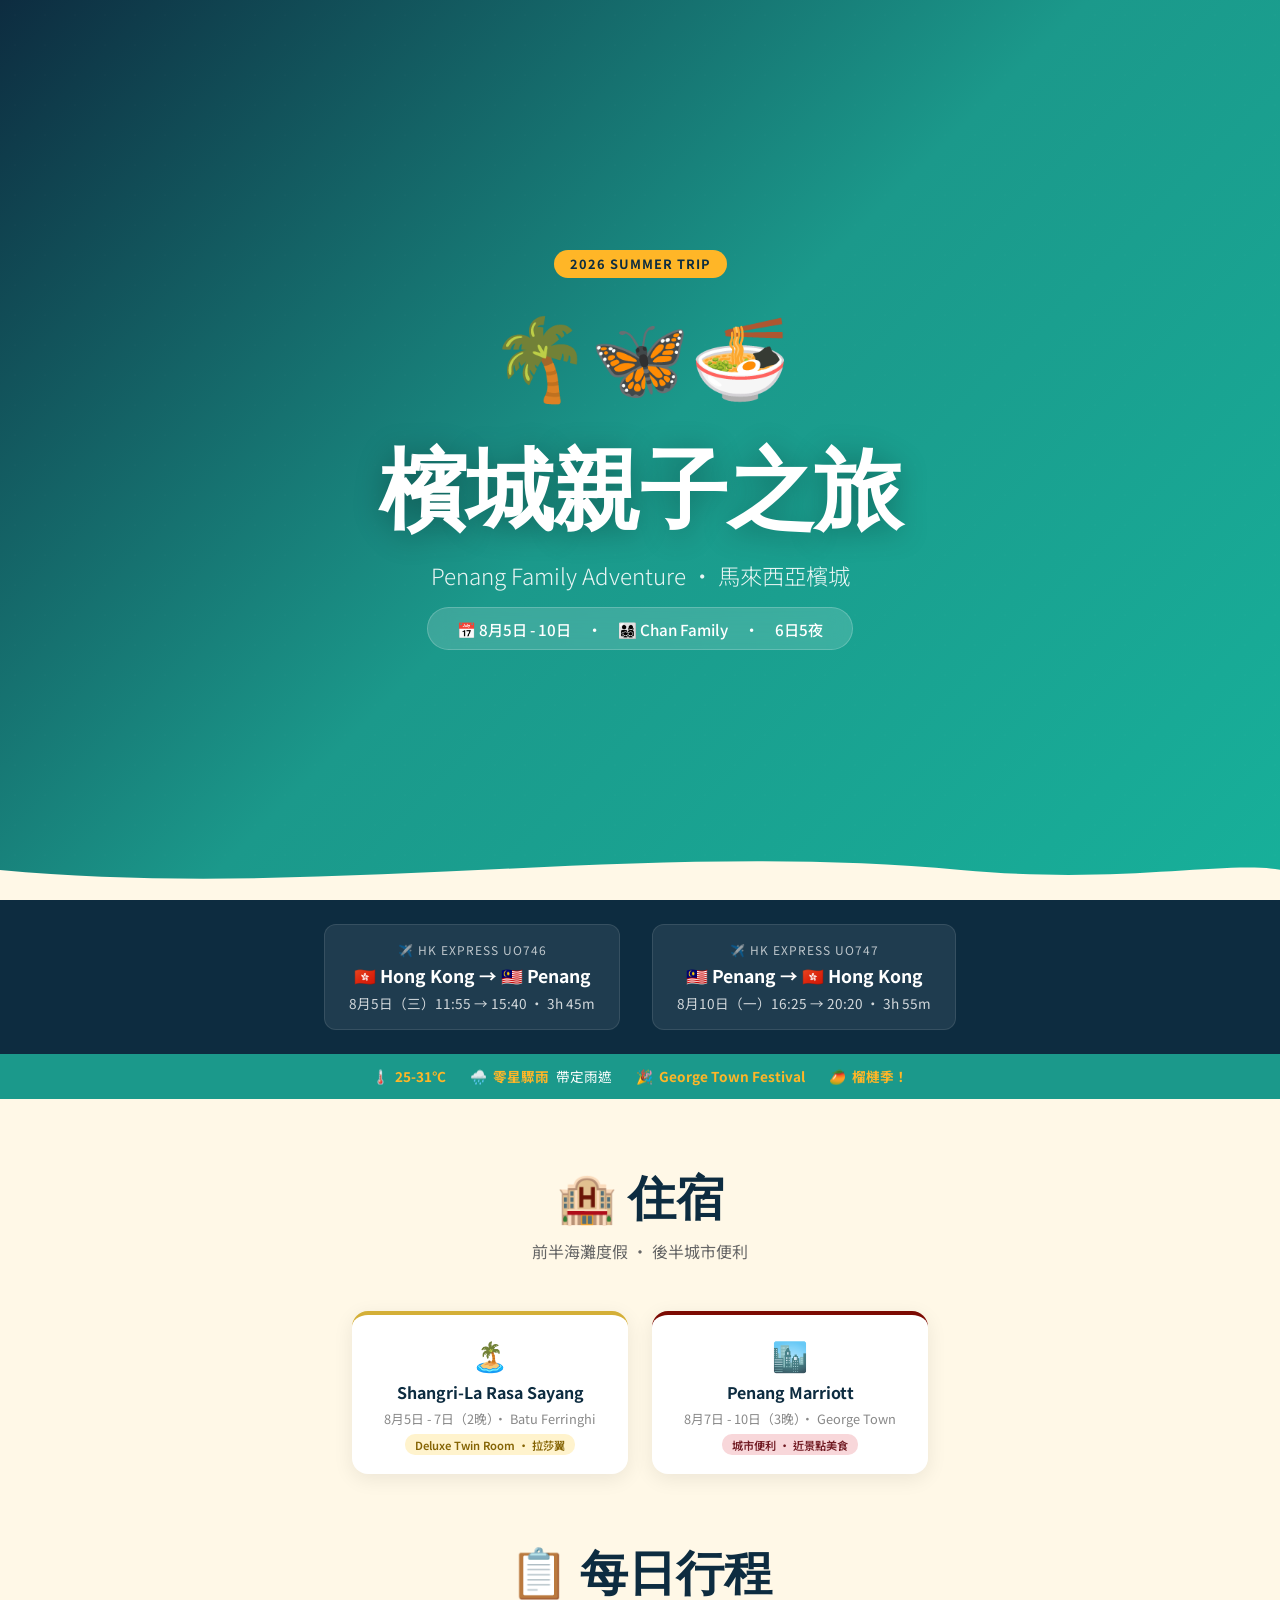
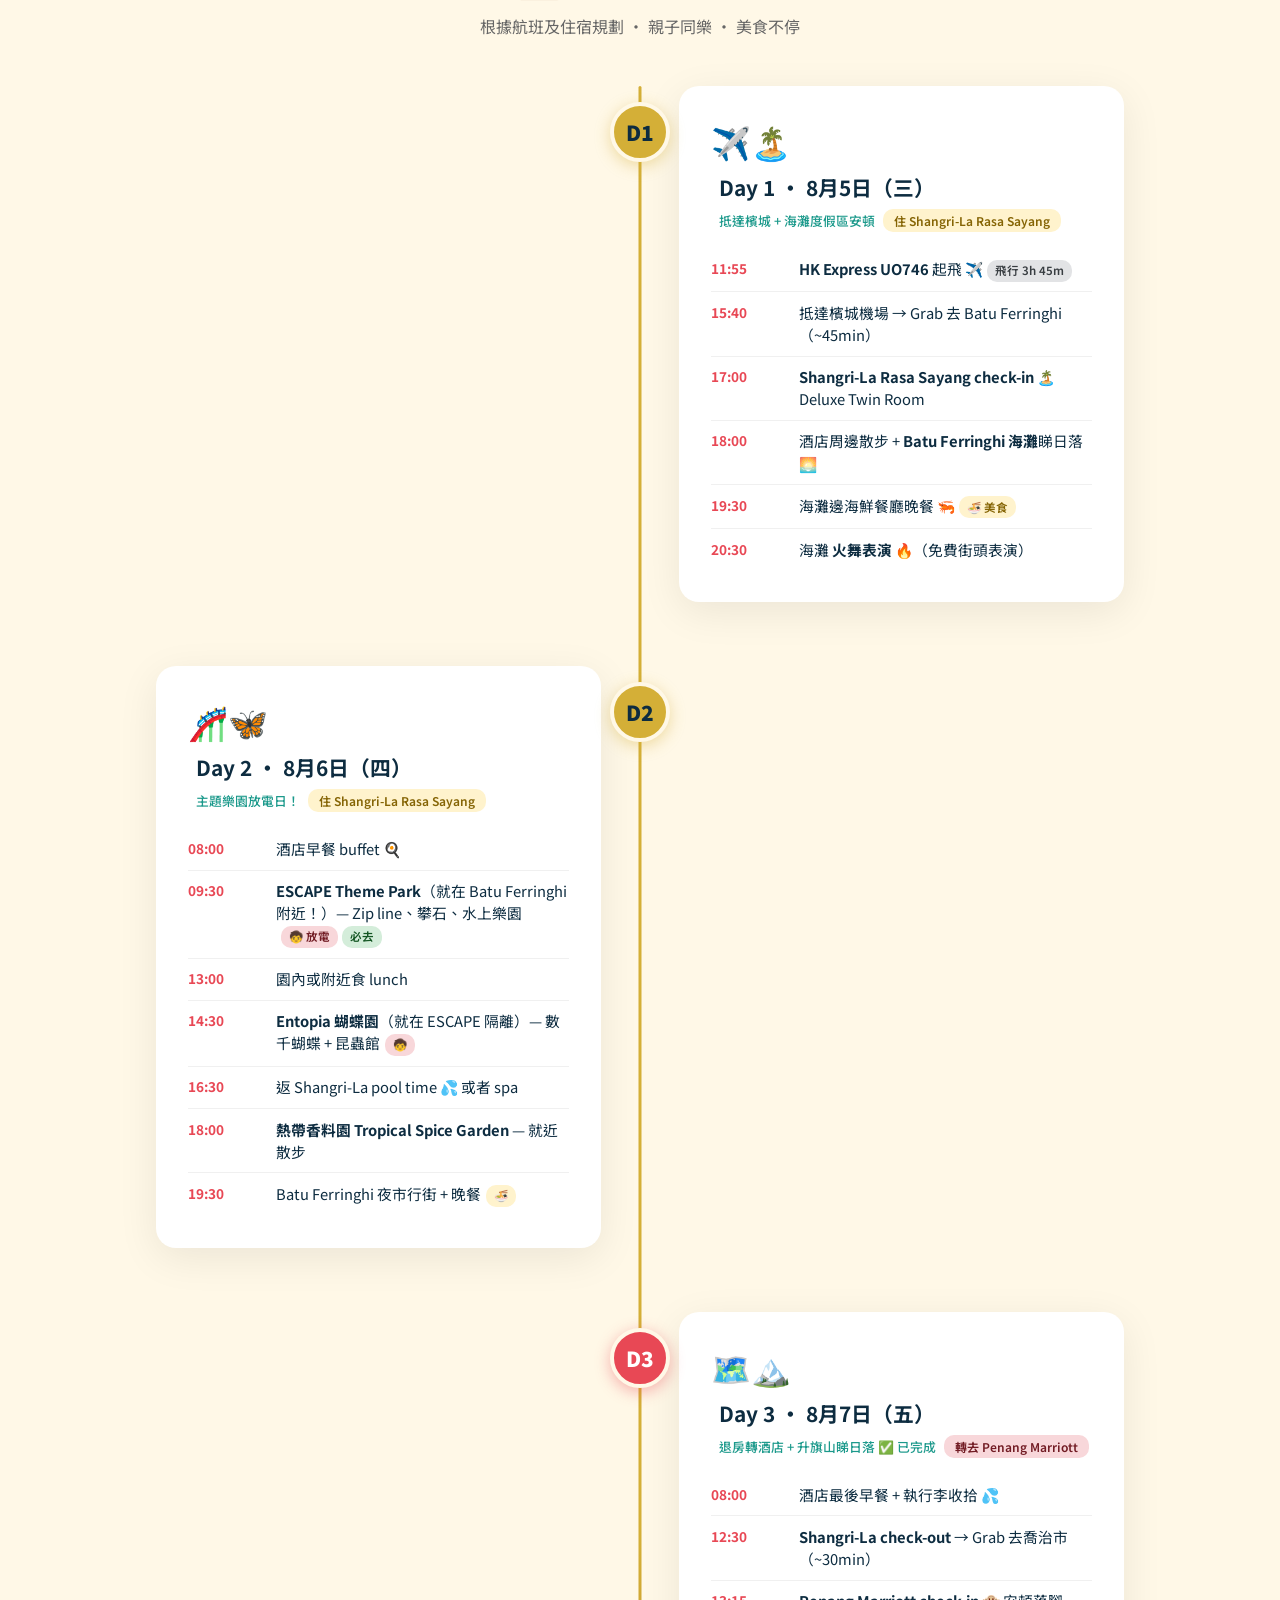
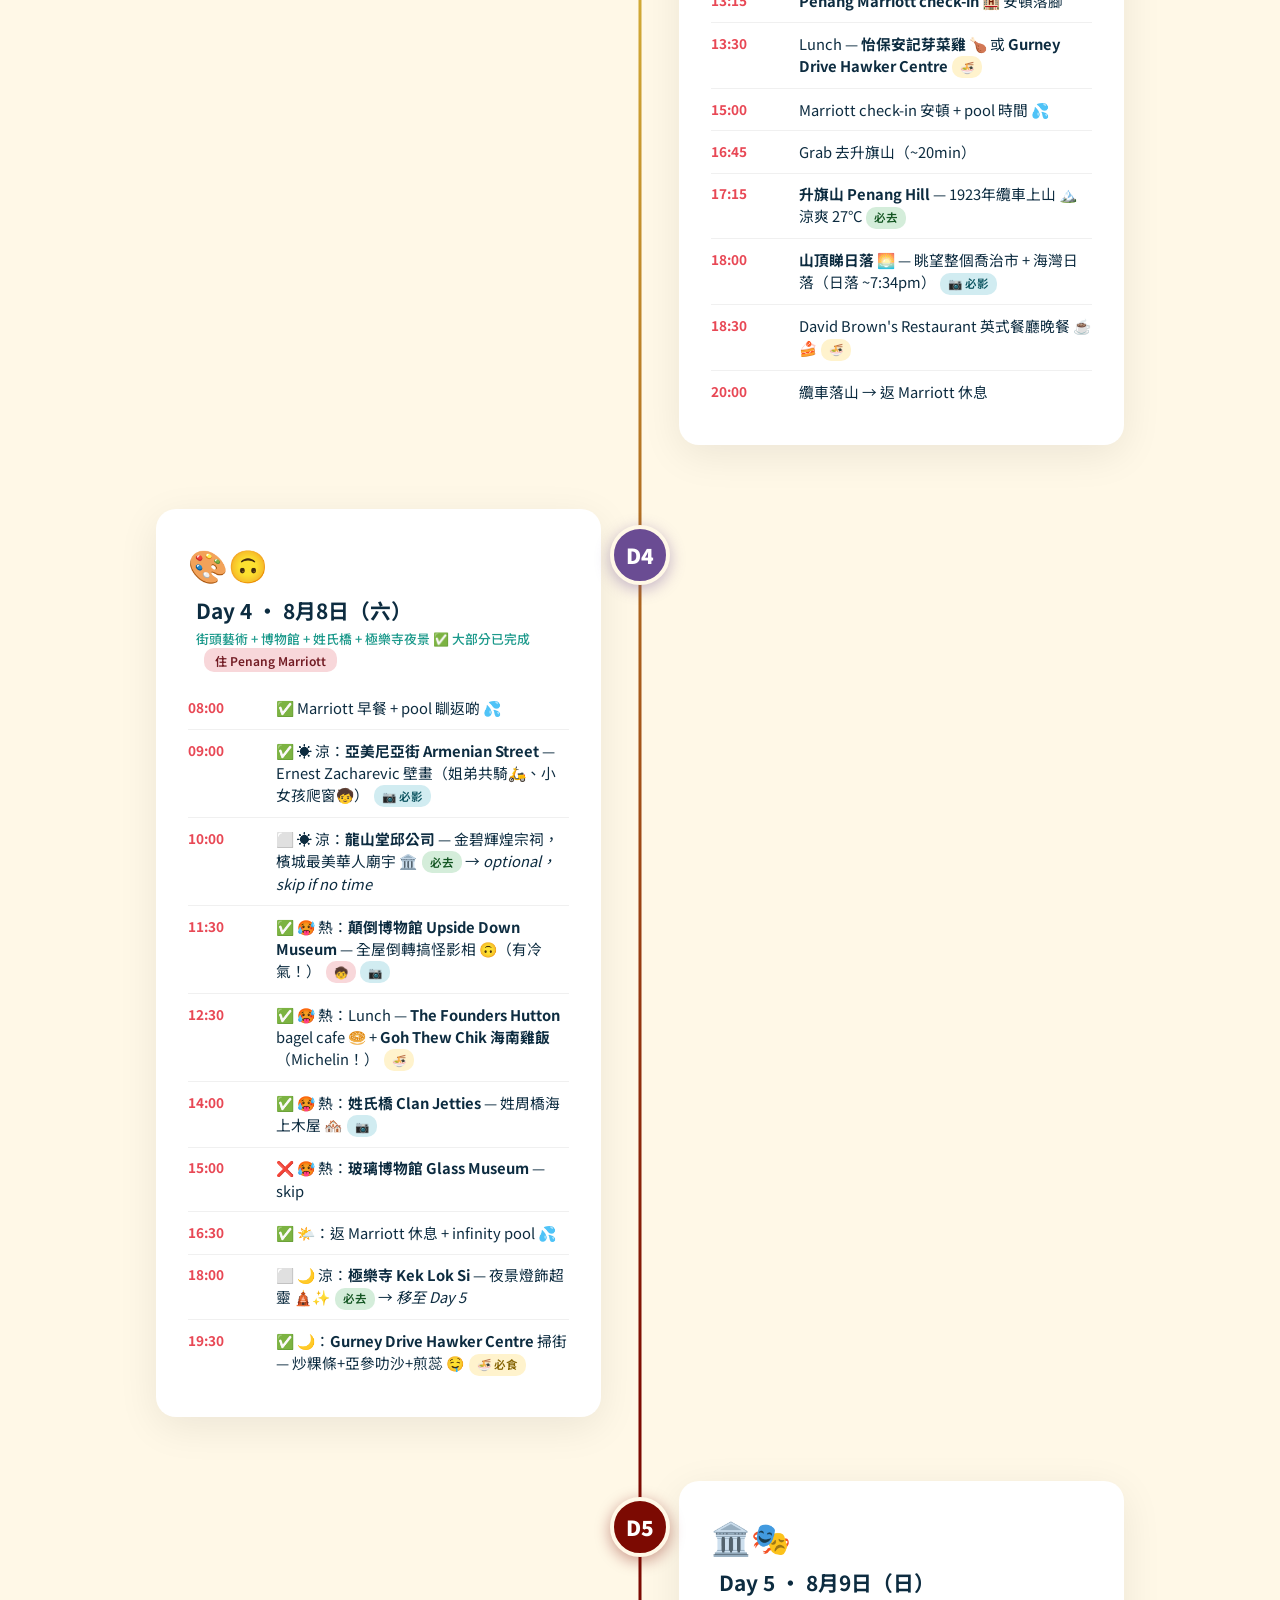
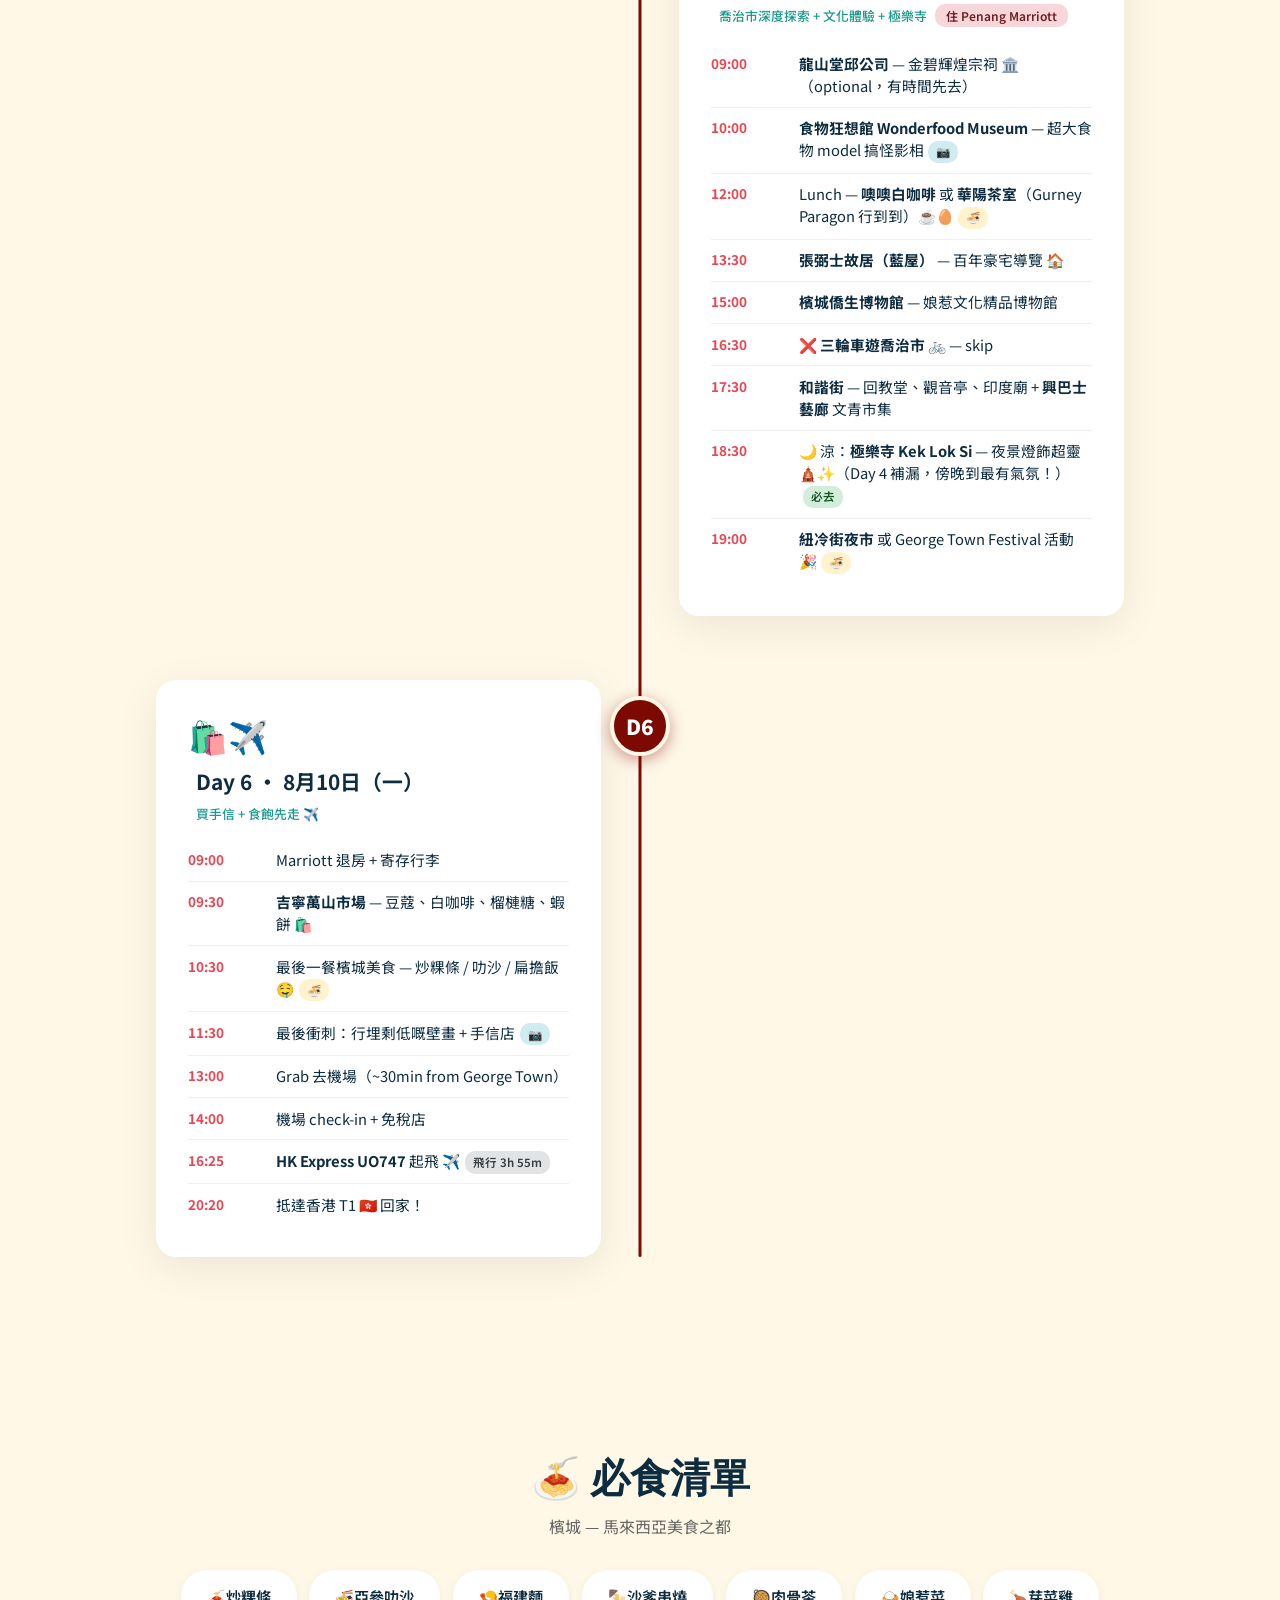
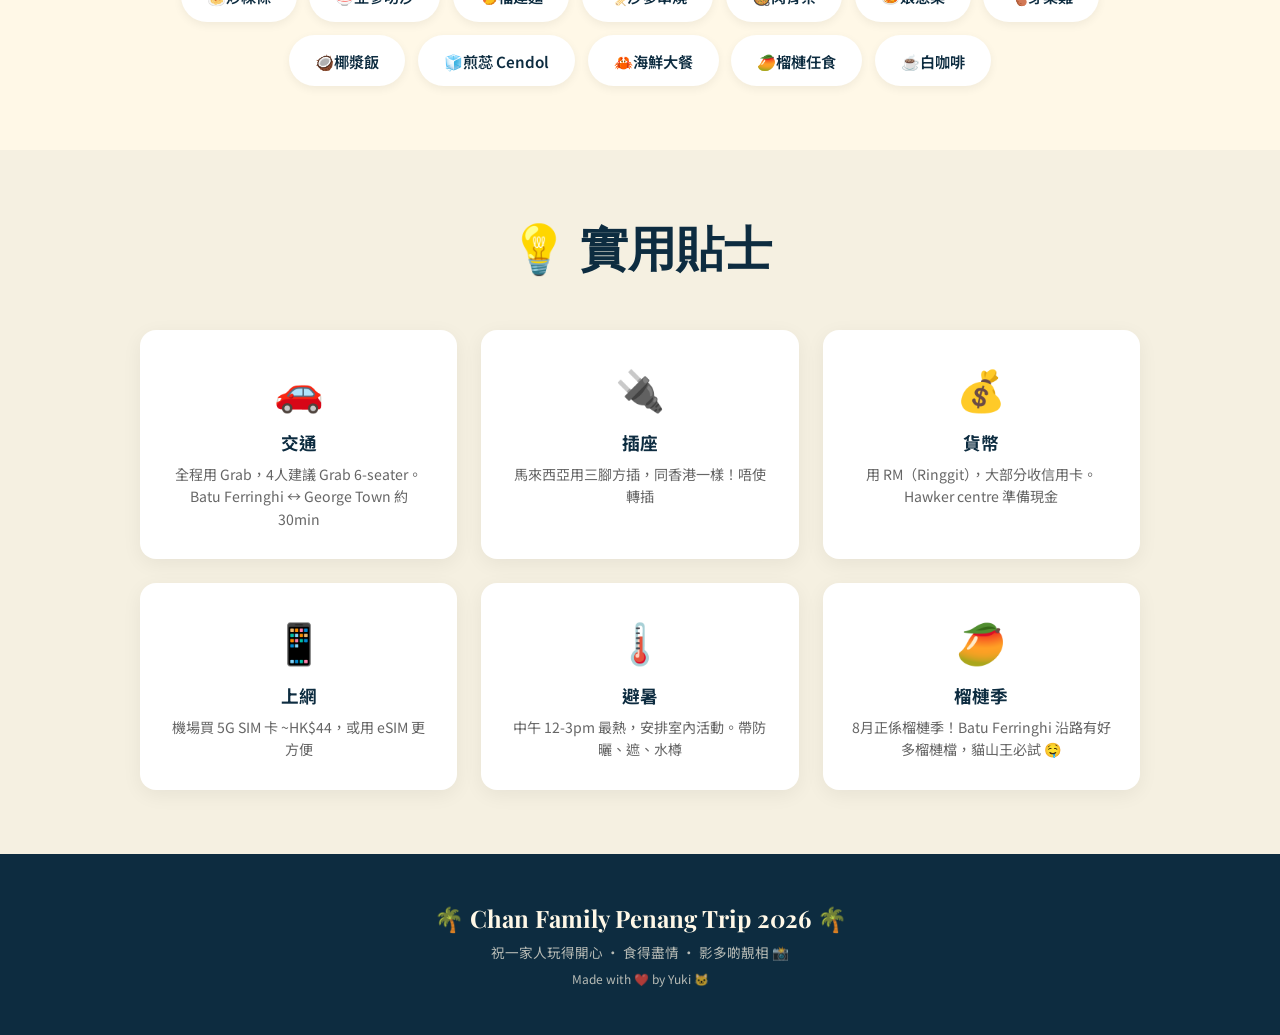
==== penang-trip/index.html @ 66dae122 "Move reading and travel into a private personal shelf" ====
<!DOCTYPE html>
<html lang="zh-HK">
<head>
<meta charset="UTF-8">
<meta name="viewport" content="width=device-width, initial-scale=1.0">
<title>檳城親子之旅 2026 🇲🇾 | Chan Family</title>
<meta name="description" content="Chan 全家檳城四日親子遊：行程、美食、酒店同景點記錄。">
<link href="https://fonts.googleapis.com/css2?family=Noto+Sans+TC:wght@300;400;500;700;900&family=Playfair+Display:wght@700;900&display=swap" rel="stylesheet">
<style>
*{margin:0;padding:0;box-sizing:border-box}
:root{
  --ocean:#1B998B;
  --sun:#FFB627;
  --coral:#E84855;
  --sand:#FFF8E7;
  --dark:#0D2C40;
  --light:#F5F0E1;
  --marriott:#7C0A02;
  --shangri:#D4AF37;
}
body{font-family:'Noto Sans TC',sans-serif;background:var(--sand);color:var(--dark);overflow-x:hidden}

/* HERO */
.hero{
  min-height:100vh;display:flex;flex-direction:column;justify-content:center;align-items:center;
  background:linear-gradient(135deg,#0D2C40 0%,#1B998B 50%,#17B09A 100%);
  position:relative;overflow:hidden;color:#fff;text-align:center;padding:2rem;
}
.hero::before{
  content:'';position:absolute;top:0;left:0;right:0;bottom:0;
  background:url('data:image/svg+xml,<svg xmlns="http://www.w3.org/2000/svg" width="100" height="100"><circle cx="50" cy="50" r="1" fill="white" opacity="0.15"/></svg>');
  background-size:30px 30px;
}
.wave{position:absolute;bottom:0;left:0;width:100%;line-height:0}
.wave svg{display:block;width:calc(100% + 1.3px);height:60px}
.wave path{fill:var(--sand)}
.hero-content{position:relative;z-index:2;animation:fadeUp 1.2s ease}
.hero h1{font-family:'Playfair Display',serif;font-size:clamp(2.5rem,8vw,5.5rem);font-weight:900;letter-spacing:-1px;margin-bottom:0.5rem;text-shadow:0 4px 30px rgba(0,0,0,0.3)}
.hero .subtitle{font-size:clamp(1rem,3vw,1.4rem);font-weight:300;opacity:0.9;margin-bottom:1rem}
.hero .dates{display:inline-flex;gap:1rem;align-items:center;background:rgba(255,255,255,0.15);backdrop-filter:blur(10px);padding:0.6rem 1.8rem;border-radius:50px;font-size:0.95rem;font-weight:500;border:1px solid rgba(255,255,255,0.2);flex-wrap:wrap;justify-content:center}
.hero .emoji{font-size:clamp(3rem,10vw,5rem);margin-bottom:1rem;animation:bounce 2s ease infinite}
.badge{display:inline-block;background:var(--sun);color:var(--dark);padding:0.3rem 1rem;border-radius:20px;font-size:0.8rem;font-weight:700;text-transform:uppercase;letter-spacing:1px;margin-bottom:1rem}

/* FLIGHT BAR */
.flight-bar{background:var(--dark);color:#fff;padding:1.5rem 1rem;display:flex;justify-content:center;gap:2rem;flex-wrap:wrap;text-align:center}
.flight-card{background:rgba(255,255,255,0.08);border-radius:12px;padding:1rem 1.5rem;border:1px solid rgba(255,255,255,0.1)}
.flight-card .airline{font-size:0.75rem;opacity:0.7;text-transform:uppercase;letter-spacing:1px}
.flight-card .route{font-size:1.1rem;font-weight:700;margin:0.3rem 0}
.flight-card .time{font-size:0.85rem;opacity:0.8}

/* WEATHER BAR */
.weather-bar{background:var(--ocean);color:#fff;padding:0.8rem;display:flex;justify-content:center;gap:1.5rem;flex-wrap:wrap;font-size:0.85rem}
.weather-item{display:flex;align-items:center;gap:0.4rem}
.weather-item strong{color:var(--sun)}

/* SECTION */
.section{padding:4rem 1.5rem;max-width:1200px;margin:0 auto}
.section-title{text-align:center;margin-bottom:3rem}
.section-title h2{font-family:'Playfair Display',serif;font-size:clamp(2rem,5vw,3rem);color:var(--dark);margin-bottom:0.5rem}
.section-title p{color:#666;font-size:1rem}

/* HOTEL BAR */
.hotel-bar{display:flex;justify-content:center;gap:1.5rem;flex-wrap:wrap;margin-bottom:2rem}
.hotel-card{background:#fff;border-radius:16px;padding:1.2rem 2rem;box-shadow:0 5px 20px rgba(0,0,0,0.08);text-align:center;border-top:4px solid var(--shangri);max-width:350px}
.hotel-card:last-child{border-top-color:var(--marriott)}
.hotel-card .hotel-icon{font-size:1.8rem}
.hotel-card h4{font-size:1rem;margin:0.3rem 0}
.hotel-card .hotel-dates{font-size:0.8rem;color:#888}
.hotel-card .hotel-tag{display:inline-block;font-size:0.7rem;padding:0.15rem 0.6rem;border-radius:10px;margin-top:0.4rem;font-weight:600}
.hotel-card .hotel-tag.gold{background:#FFF3CD;color:#856404}
.hotel-card .hotel-tag.red{background:#F8D7DA;color:#721C24}

/* TIMELINE */
.timeline{position:relative;max-width:1000px;margin:0 auto;padding:0 1rem}
.timeline::before{content:'';position:absolute;left:50%;top:0;bottom:0;width:3px;background:linear-gradient(var(--shangri),var(--shangri),var(--marriott),var(--marriott));transform:translateX(-50%);border-radius:3px}

.day{display:flex;align-items:flex-start;margin-bottom:4rem;position:relative}
.day:nth-child(odd){flex-direction:row-reverse}
.day-content{width:46%;background:#fff;border-radius:20px;padding:2rem;box-shadow:0 10px 40px rgba(0,0,0,0.08);transition:transform 0.3s,box-shadow 0.3s;position:relative}
.day-content:hover{transform:translateY(-5px);box-shadow:0 20px 50px rgba(0,0,0,0.12)}
.day-label{position:absolute;left:50%;top:1rem;transform:translateX(-50%);width:60px;height:60px;color:#fff;border-radius:50%;display:flex;align-items:center;justify-content:center;font-weight:900;font-size:1.3rem;z-index:2;border:4px solid var(--sand)}

.day:nth-child(1) .day-label{background:var(--shangri);color:var(--dark);box-shadow:0 4px 15px rgba(212,175,55,0.4)}
.day:nth-child(2) .day-label{background:var(--shangri);color:var(--dark);box-shadow:0 4px 15px rgba(212,175,55,0.4)}
.day:nth-child(3) .day-label{background:var(--coral);box-shadow:0 4px 15px rgba(232,72,85,0.4)}
.day:nth-child(4) .day-label{background:#6A4C93;box-shadow:0 4px 15px rgba(106,76,147,0.4)}
.day:nth-child(5) .day-label{background:var(--marriott);box-shadow:0 4px 15px rgba(124,10,2,0.4)}
.day:nth-child(6) .day-label{background:var(--marriott);box-shadow:0 4px 15px rgba(124,10,2,0.4)}

.day-title{font-size:1.3rem;font-weight:700;margin-bottom:0.3rem;color:var(--dark);padding-left:0.5rem}
.day-theme{display:inline-block;font-size:0.8rem;color:var(--ocean);font-weight:500;margin-bottom:1rem;padding-left:0.5rem}
.day-hotel{display:inline-block;font-size:0.75rem;padding:0.2rem 0.7rem;border-radius:10px;margin-left:0.5rem;font-weight:600}
.day-hotel.gold{background:#FFF3CD;color:#856404}
.day-hotel.red{background:#F8D7DA;color:#721C24}
.itinerary{list-style:none}
.itinerary li{padding:0.6rem 0;border-bottom:1px solid #f0f0f0;display:flex;gap:0.8rem;align-items:flex-start;font-size:0.92rem;line-height:1.5}
.itinerary li:last-child{border-bottom:none}
.itinerary .time{flex-shrink:0;font-weight:700;color:var(--coral);min-width:75px;font-size:0.85rem}
.itinerary .activity{flex:1}
.itinerary .activity strong{color:var(--dark)}
.tag{display:inline-block;font-size:0.72rem;padding:0.15rem 0.5rem;border-radius:10px;margin-left:0.3rem;font-weight:600}
.tag-food{background:#FFF3CD;color:#856404}
.tag-photo{background:#D1ECF1;color:#0C5460}
.tag-kids{background:#F8D7DA;color:#721C24}
.tag-must{background:#D4EDDA;color:#155724}
.tag-flight{background:#E2E3E5;color:#383d41}

.day-emoji{font-size:2rem;margin-bottom:0.5rem}

/* TIPS */
.tips-section{background:var(--light);padding:4rem 1.5rem}
.tips-grid{display:grid;grid-template-columns:repeat(auto-fit,minmax(250px,1fr));gap:1.5rem;max-width:1000px;margin:0 auto}
.tip-card{background:#fff;border-radius:16px;padding:1.8rem;text-align:center;box-shadow:0 5px 20px rgba(0,0,0,0.06);transition:transform 0.3s}
.tip-card:hover{transform:translateY(-5px)}
.tip-icon{font-size:2.5rem;margin-bottom:0.8rem}
.tip-card h4{font-size:1.1rem;margin-bottom:0.5rem;color:var(--dark)}
.tip-card p{font-size:0.88rem;color:#666;line-height:1.6}

/* FOOD SECTION */
.food-section{padding:4rem 1.5rem;text-align:center;max-width:1000px;margin:0 auto}
.food-grid{display:flex;flex-wrap:wrap;justify-content:center;gap:0.8rem;margin-top:2rem}
.food-item{background:#fff;padding:0.8rem 1.5rem;border-radius:50px;font-weight:600;font-size:0.95rem;box-shadow:0 3px 10px rgba(0,0,0,0.06);transition:all 0.3s;cursor:default;border:2px solid transparent}
.food-item:hover{border-color:var(--coral);transform:scale(1.05);color:var(--coral)}

/* FOOTER */
.footer{background:var(--dark);color:var(--sand);text-align:center;padding:3rem 1.5rem}
.footer h3{font-family:'Playfair Display',serif;font-size:1.5rem;margin-bottom:0.5rem}
.footer p{font-size:0.85rem;opacity:0.7}

/* ANIMATIONS */
@keyframes fadeUp{from{opacity:0;transform:translateY(30px)}to{opacity:1;transform:translateY(0)}}
@keyframes bounce{0%,100%{transform:translateY(0)}50%{transform:translateY(-10px)}}

/* RESPONSIVE */
@media(max-width:768px){
  .timeline::before{left:30px}
  .day{flex-direction:row!important}
  .day-content{width:calc(100% - 50px);margin-left:50px}
  .day-label{left:30px!important}
  .day:nth-child(odd) .day-content{margin-left:50px}
  .weather-bar{gap:0.8rem;font-size:0.78rem}
  .flight-bar{gap:1rem}
  .hotel-bar{flex-direction:column;align-items:center}
}
</style>
</head>
<body>

<!-- HERO -->
<div class="hero">
  <div class="hero-content">
    <div class="badge">2026 Summer Trip</div>
    <div class="emoji">🌴🦋🍜</div>
    <h1>檳城親子之旅</h1>
    <p class="subtitle">Penang Family Adventure · 馬來西亞檳城</p>
    <div class="dates">
      <span>📅 8月5日 - 10日</span>
      <span>·</span>
      <span>👨‍👩‍👧‍👦 Chan Family</span>
      <span>·</span>
      <span>6日5夜</span>
    </div>
  </div>
  <div class="wave">
    <svg viewBox="0 0 1200 60" preserveAspectRatio="none">
      <path d="M0,30 C300,60 600,0 900,30 C1050,45 1150,20 1200,30 L1200,60 L0,60 Z"/>
    </svg>
  </div>
</div>

<!-- FLIGHT INFO -->
<div class="flight-bar">
  <div class="flight-card">
    <div class="airline">✈️ HK Express UO746</div>
    <div class="route">🇭🇰 Hong Kong → 🇲🇾 Penang</div>
    <div class="time">8月5日（三）11:55 → 15:40 · 3h 45m</div>
  </div>
  <div class="flight-card">
    <div class="airline">✈️ HK Express UO747</div>
    <div class="route">🇲🇾 Penang → 🇭🇰 Hong Kong</div>
    <div class="time">8月10日（一）16:25 → 20:20 · 3h 55m</div>
  </div>
</div>

<!-- WEATHER -->
<div class="weather-bar">
  <div class="weather-item">🌡️ <strong>25-31°C</strong></div>
  <div class="weather-item">🌧️ <strong>零星驟雨</strong> 帶定雨遮</div>
  <div class="weather-item">🎉 <strong>George Town Festival</strong></div>
  <div class="weather-item">🥭 <strong>榴槤季！</strong></div>
</div>

<!-- HOTELS -->
<div class="section" style="padding-bottom:0">
  <div class="section-title">
    <h2>🏨 住宿</h2>
    <p>前半海灘度假 · 後半城市便利</p>
  </div>
  <div class="hotel-bar">
    <div class="hotel-card">
      <div class="hotel-icon">🏝️</div>
      <h4>Shangri-La Rasa Sayang</h4>
      <div class="hotel-dates">8月5日 - 7日（2晚）· Batu Ferringhi</div>
      <div class="hotel-tag gold">Deluxe Twin Room · 拉莎翼</div>
    </div>
    <div class="hotel-card">
      <div class="hotel-icon">🏙️</div>
      <h4>Penang Marriott</h4>
      <div class="hotel-dates">8月7日 - 10日（3晚）· George Town</div>
      <div class="hotel-tag red">城市便利 · 近景點美食</div>
    </div>
  </div>
</div>

<!-- ITINERARY -->
<div class="section" style="padding-top:2rem">
  <div class="section-title">
    <h2>📋 每日行程</h2>
    <p>根據航班及住宿規劃 · 親子同樂 · 美食不停</p>
  </div>

  <div class="timeline">

    <!-- DAY 1 -->
    <div class="day">
      <div class="day-content">
        <div class="day-emoji">✈️🏝️</div>
        <h3 class="day-title">Day 1 · 8月5日（三）</h3>
        <p class="day-theme">抵達檳城 + 海灘度假區安頓<span class="day-hotel gold">住 Shangri-La Rasa Sayang</span></p>
        <ul class="itinerary">
          <li><span class="time">11:55</span><span class="activity"><strong>HK Express UO746</strong> 起飛 ✈️<span class="tag tag-flight">飛行 3h 45m</span></span></li>
          <li><span class="time">15:40</span><span class="activity">抵達檳城機場 → Grab 去 Batu Ferringhi（~45min）</span></li>
          <li><span class="time">17:00</span><span class="activity"><strong>Shangri-La Rasa Sayang check-in</strong> 🏝️ Deluxe Twin Room</span></li>
          <li><span class="time">18:00</span><span class="activity">酒店周邊散步 + <strong>Batu Ferringhi 海灘</strong>睇日落 🌅</span></li>
          <li><span class="time">19:30</span><span class="activity">海灘邊海鮮餐廳晚餐 🦐<span class="tag tag-food">🍜 美食</span></span></li>
          <li><span class="time">20:30</span><span class="activity">海灘 <strong>火舞表演</strong> 🔥（免費街頭表演）</span></li>
        </ul>
      </div>
      <div class="day-label">D1</div>
    </div>

    <!-- DAY 2 -->
    <div class="day">
      <div class="day-content">
        <div class="day-emoji">🎢🦋</div>
        <h3 class="day-title">Day 2 · 8月6日（四）</h3>
        <p class="day-theme">主題樂園放電日！<span class="day-hotel gold">住 Shangri-La Rasa Sayang</span></p>
        <ul class="itinerary">
          <li><span class="time">08:00</span><span class="activity">酒店早餐 buffet 🍳</span></li>
          <li><span class="time">09:30</span><span class="activity"><strong>ESCAPE Theme Park</strong>（就在 Batu Ferringhi 附近！）— Zip line、攀石、水上樂園<span class="tag tag-kids">🧒 放電</span><span class="tag tag-must">必去</span></span></li>
          <li><span class="time">13:00</span><span class="activity">園內或附近食 lunch</span></li>
          <li><span class="time">14:30</span><span class="activity"><strong>Entopia 蝴蝶園</strong>（就在 ESCAPE 隔離）— 數千蝴蝶 + 昆蟲館<span class="tag tag-kids">🧒</span></span></li>
          <li><span class="time">16:30</span><span class="activity">返 Shangri-La pool time 💦 或者 spa</span></li>
          <li><span class="time">18:00</span><span class="activity"><strong>熱帶香料園 Tropical Spice Garden</strong> — 就近散步</span></li>
          <li><span class="time">19:30</span><span class="activity">Batu Ferringhi 夜市行街 + 晚餐<span class="tag tag-food">🍜</span></span></li>
        </ul>
      </div>
      <div class="day-label">D2</div>
    </div>

    <!-- DAY 3 -->
    <div class="day">
      <div class="day-content">
        <div class="day-emoji">🗺️🏔️</div>
        <h3 class="day-title">Day 3 · 8月7日（五）</h3>
        <p class="day-theme">退房轉酒店 + 升旗山睇日落 ✅ 已完成<span class="day-hotel red">轉去 Penang Marriott</span></p>
        <ul class="itinerary">
          <li><span class="time">08:00</span><span class="activity">酒店最後早餐 + 執行李收拾 💦</span></li>
          <li><span class="time">12:30</span><span class="activity"><strong>Shangri-La check-out</strong> → Grab 去喬治市（~30min）</span></li>
          <li><span class="time">13:15</span><span class="activity"><strong>Penang Marriott check-in</strong> 🏨 安頓落腳</span></li>
          <li><span class="time">13:30</span><span class="activity">Lunch — <strong>怡保安記芽菜雞</strong> 🍗 或 <strong>Gurney Drive Hawker Centre</strong><span class="tag tag-food">🍜</span></span></li>
          <li><span class="time">15:00</span><span class="activity">Marriott check-in 安頓 + pool 時間 💦</span></li>
          <li><span class="time">16:45</span><span class="activity">Grab 去升旗山（~20min）</span></li>
          <li><span class="time">17:15</span><span class="activity"><strong>升旗山 Penang Hill</strong> — 1923年纜車上山 🏔️ 涼爽 27°C<span class="tag tag-must">必去</span></span></li>
          <li><span class="time">18:00</span><span class="activity"><strong>山頂睇日落 🌅</strong> — 眺望整個喬治市 + 海灣日落（日落 ~7:34pm）<span class="tag tag-photo">📷 必影</span></span></li>
          <li><span class="time">18:30</span><span class="activity">David Brown's Restaurant 英式餐廳晚餐 ☕🍰<span class="tag tag-food">🍜</span></span></li>
          <li><span class="time">20:00</span><span class="activity">纜車落山 → 返 Marriott 休息</span></li>
        </ul>
      </div>
      <div class="day-label">D3</div>
    </div>

    <!-- DAY 4 -->
    <div class="day">
      <div class="day-content">
        <div class="day-emoji">🎨🙃</div>
        <h3 class="day-title">Day 4 · 8月8日（六）</h3>
        <p class="day-theme">街頭藝術 + 博物館 + 姓氏橋 + 極樂寺夜景 ✅ 大部分已完成<span class="day-hotel red">住 Penang Marriott</span></p>
        <ul class="itinerary">
          <li><span class="time">08:00</span><span class="activity">✅ Marriott 早餐 + pool 瞓返啲 💦</span></li>
          <li><span class="time">09:00</span><span class="activity">✅ ☀️ 涼：<strong>亞美尼亞街 Armenian Street</strong> — Ernest Zacharevic 壁畫（姐弟共騎🛵、小女孩爬窗🧒）<span class="tag tag-photo">📷 必影</span></span></li>
          <li><span class="time">10:00</span><span class="activity">⬜ ☀️ 涼：<strong>龍山堂邱公司</strong> — 金碧輝煌宗祠，檳城最美華人廟宇 🏛️<span class="tag tag-must">必去</span> → <em>optional，skip if no time</em></span></li>
          <li><span class="time">11:30</span><span class="activity">✅ 🥵 熱：<strong>顛倒博物館 Upside Down Museum</strong> — 全屋倒轉搞怪影相 🙃（有冷氣！）<span class="tag tag-kids">🧒</span><span class="tag tag-photo">📷</span></span></li>
          <li><span class="time">12:30</span><span class="activity">✅ 🥵 熱：Lunch — <strong>The Founders Hutton</strong> bagel cafe 🥯 + <strong>Goh Thew Chik 海南雞飯</strong>（Michelin！）<span class="tag tag-food">🍜</span></span></li>
          <li><span class="time">14:00</span><span class="activity">✅ 🥵 熱：<strong>姓氏橋 Clan Jetties</strong> — 姓周橋海上木屋 🏘️<span class="tag tag-photo">📷</span></span></li>
          <li><span class="time">15:00</span><span class="activity">❌ 🥵 熱：<strong>玻璃博物館 Glass Museum</strong> — skip</span></li>
          <li><span class="time">16:30</span><span class="activity">✅ 🌤️：返 Marriott 休息 + infinity pool 💦</span></li>
          <li><span class="time">18:00</span><span class="activity">⬜ 🌙 涼：<strong>極樂寺 Kek Lok Si</strong> — 夜景燈飾超靈 🛕✨<span class="tag tag-must">必去</span> → <em>移至 Day 5</em></span></li>
          <li><span class="time">19:30</span><span class="activity">✅ 🌙：<strong>Gurney Drive Hawker Centre</strong> 掃街 — 炒粿條+亞參叻沙+煎蕊 🤤<span class="tag tag-food">🍜 必食</span></span></li>
        </ul>
      </div>
      <div class="day-label">D4</div>
    </div>

    <!-- DAY 5 -->
    <div class="day">
      <div class="day-content">
        <div class="day-emoji">🏛️🎭</div>
        <h3 class="day-title">Day 5 · 8月9日（日）</h3>
        <p class="day-theme">喬治市深度探索 + 文化體驗 + 極樂寺<span class="day-hotel red">住 Penang Marriott</span></p>
        <ul class="itinerary">
          <li><span class="time">09:00</span><span class="activity"><strong>龍山堂邱公司</strong> — 金碧輝煌宗祠 🏛️（optional，有時間先去）</span></li>
          <li><span class="time">10:00</span><span class="activity"><strong>食物狂想館 Wonderfood Museum</strong> — 超大食物 model 搞怪影相<span class="tag tag-photo">📷</span></span></li>
          <li><span class="time">12:00</span><span class="activity">Lunch — <strong>噢噢白咖啡</strong> 或 <strong>華陽茶室</strong>（Gurney Paragon 行到到）☕🥚<span class="tag tag-food">🍜</span></span></li>
          <li><span class="time">13:30</span><span class="activity"><strong>張弼士故居（藍屋）</strong> — 百年豪宅導覽 🏠</span></li>
          <li><span class="time">15:00</span><span class="activity"><strong>檳城僑生博物館</strong> — 娘惹文化精品博物館</span></li>
          <li><span class="time">16:30</span><span class="activity">❌ <strong>三輪車遊喬治市</strong> 🚲 — skip</span></li>
          <li><span class="time">17:30</span><span class="activity"><strong>和諧街</strong> — 回教堂、觀音亭、印度廟 + <strong>興巴士藝廊</strong> 文青市集</span></li>
          <li><span class="time">18:30</span><span class="activity">🌙 涼：<strong>極樂寺 Kek Lok Si</strong> — 夜景燈飾超靈 🛕✨（Day 4 補漏，傍晚到最有氣氛！）<span class="tag tag-must">必去</span></span></li>
          <li><span class="time">19:00</span><span class="activity"><strong>紐冷街夜市</strong> 或 George Town Festival 活動 🎉<span class="tag tag-food">🍜</span></span></li>
        </ul>
      </div>
      <div class="day-label">D5</div>
    </div>

    <!-- DAY 6 -->
    <div class="day">
      <div class="day-content">
        <div class="day-emoji">🛍️✈️</div>
        <h3 class="day-title">Day 6 · 8月10日（一）</h3>
        <p class="day-theme">買手信 + 食飽先走 ✈️</p>
        <ul class="itinerary">
          <li><span class="time">09:00</span><span class="activity">Marriott 退房 + 寄存行李</span></li>
          <li><span class="time">09:30</span><span class="activity"><strong>吉寧萬山市場</strong> — 豆蔻、白咖啡、榴槤糖、蝦餅 🛍️</span></li>
          <li><span class="time">10:30</span><span class="activity">最後一餐檳城美食 — 炒粿條 / 叻沙 / 扁擔飯 🤤<span class="tag tag-food">🍜</span></span></li>
          <li><span class="time">11:30</span><span class="activity">最後衝刺：行埋剩低嘅壁畫 + 手信店<span class="tag tag-photo">📷</span></span></li>
          <li><span class="time">13:00</span><span class="activity">Grab 去機場（~30min from George Town）</span></li>
          <li><span class="time">14:00</span><span class="activity">機場 check-in + 免稅店</span></li>
          <li><span class="time">16:25</span><span class="activity"><strong>HK Express UO747</strong> 起飛 ✈️<span class="tag tag-flight">飛行 3h 55m</span></span></li>
          <li><span class="time">20:20</span><span class="activity">抵達香港 T1 🇭🇰 回家！</span></li>
        </ul>
      </div>
      <div class="day-label">D6</div>
    </div>

  </div>
</div>

<!-- FOOD -->
<div class="food-section">
  <h2 style="font-family:'Playfair Display',serif;font-size:2.5rem;margin-bottom:0.5rem">🍝 必食清單</h2>
  <p style="color:#666">檳城 — 馬來西亞美食之都</p>
  <div class="food-grid">
    <div class="food-item"><span>🍝</span>炒粿條</div>
    <div class="food-item"><span>🍜</span>亞參叻沙</div>
    <div class="food-item"><span>🍤</span>福建麵</div>
    <div class="food-item"><span>🍢</span>沙爹串燒</div>
    <div class="food-item"><span>🥘</span>肉骨茶</div>
    <div class="food-item"><span>🍛</span>娘惹菜</div>
    <div class="food-item"><span>🍗</span>芽菜雞</div>
    <div class="food-item"><span>🥥</span>椰漿飯</div>
    <div class="food-item"><span>🧊</span>煎蕊 Cendol</div>
    <div class="food-item"><span>🦀</span>海鮮大餐</div>
    <div class="food-item"><span>🥭</span>榴槤任食</div>
    <div class="food-item"><span>☕</span>白咖啡</div>
  </div>
</div>

<!-- TIPS -->
<div class="tips-section">
  <div class="section-title">
    <h2>💡 實用貼士</h2>
  </div>
  <div class="tips-grid">
    <div class="tip-card">
      <div class="tip-icon">🚗</div>
      <h4>交通</h4>
      <p>全程用 Grab，4人建議 Grab 6-seater。Batu Ferringhi ↔ George Town 約 30min</p>
    </div>
    <div class="tip-card">
      <div class="tip-icon">🔌</div>
      <h4>插座</h4>
      <p>馬來西亞用三腳方插，同香港一樣！唔使轉插</p>
    </div>
    <div class="tip-card">
      <div class="tip-icon">💰</div>
      <h4>貨幣</h4>
      <p>用 RM（Ringgit），大部分收信用卡。Hawker centre 準備現金</p>
    </div>
    <div class="tip-card">
      <div class="tip-icon">📱</div>
      <h4>上網</h4>
      <p>機場買 5G SIM 卡 ~HK$44，或用 eSIM 更方便</p>
    </div>
    <div class="tip-card">
      <div class="tip-icon">🌡️</div>
      <h4>避暑</h4>
      <p>中午 12-3pm 最熱，安排室內活動。帶防曬、遮、水樽</p>
    </div>
    <div class="tip-card">
      <div class="tip-icon">🥭</div>
      <h4>榴槤季</h4>
      <p>8月正係榴槤季！Batu Ferringhi 沿路有好多榴槤檔，貓山王必試 🤤</p>
    </div>
  </div>
</div>

<!-- FOOTER -->
<div class="footer">
  <h3>🌴 Chan Family Penang Trip 2026 🌴</h3>
  <p>祝一家人玩得開心 · 食得盡情 · 影多啲靚相 📸</p>
  <p style="margin-top:0.5rem;font-size:0.75rem">Made with ❤️ by Yuki 🐱</p>
</div>

</body>
</html>
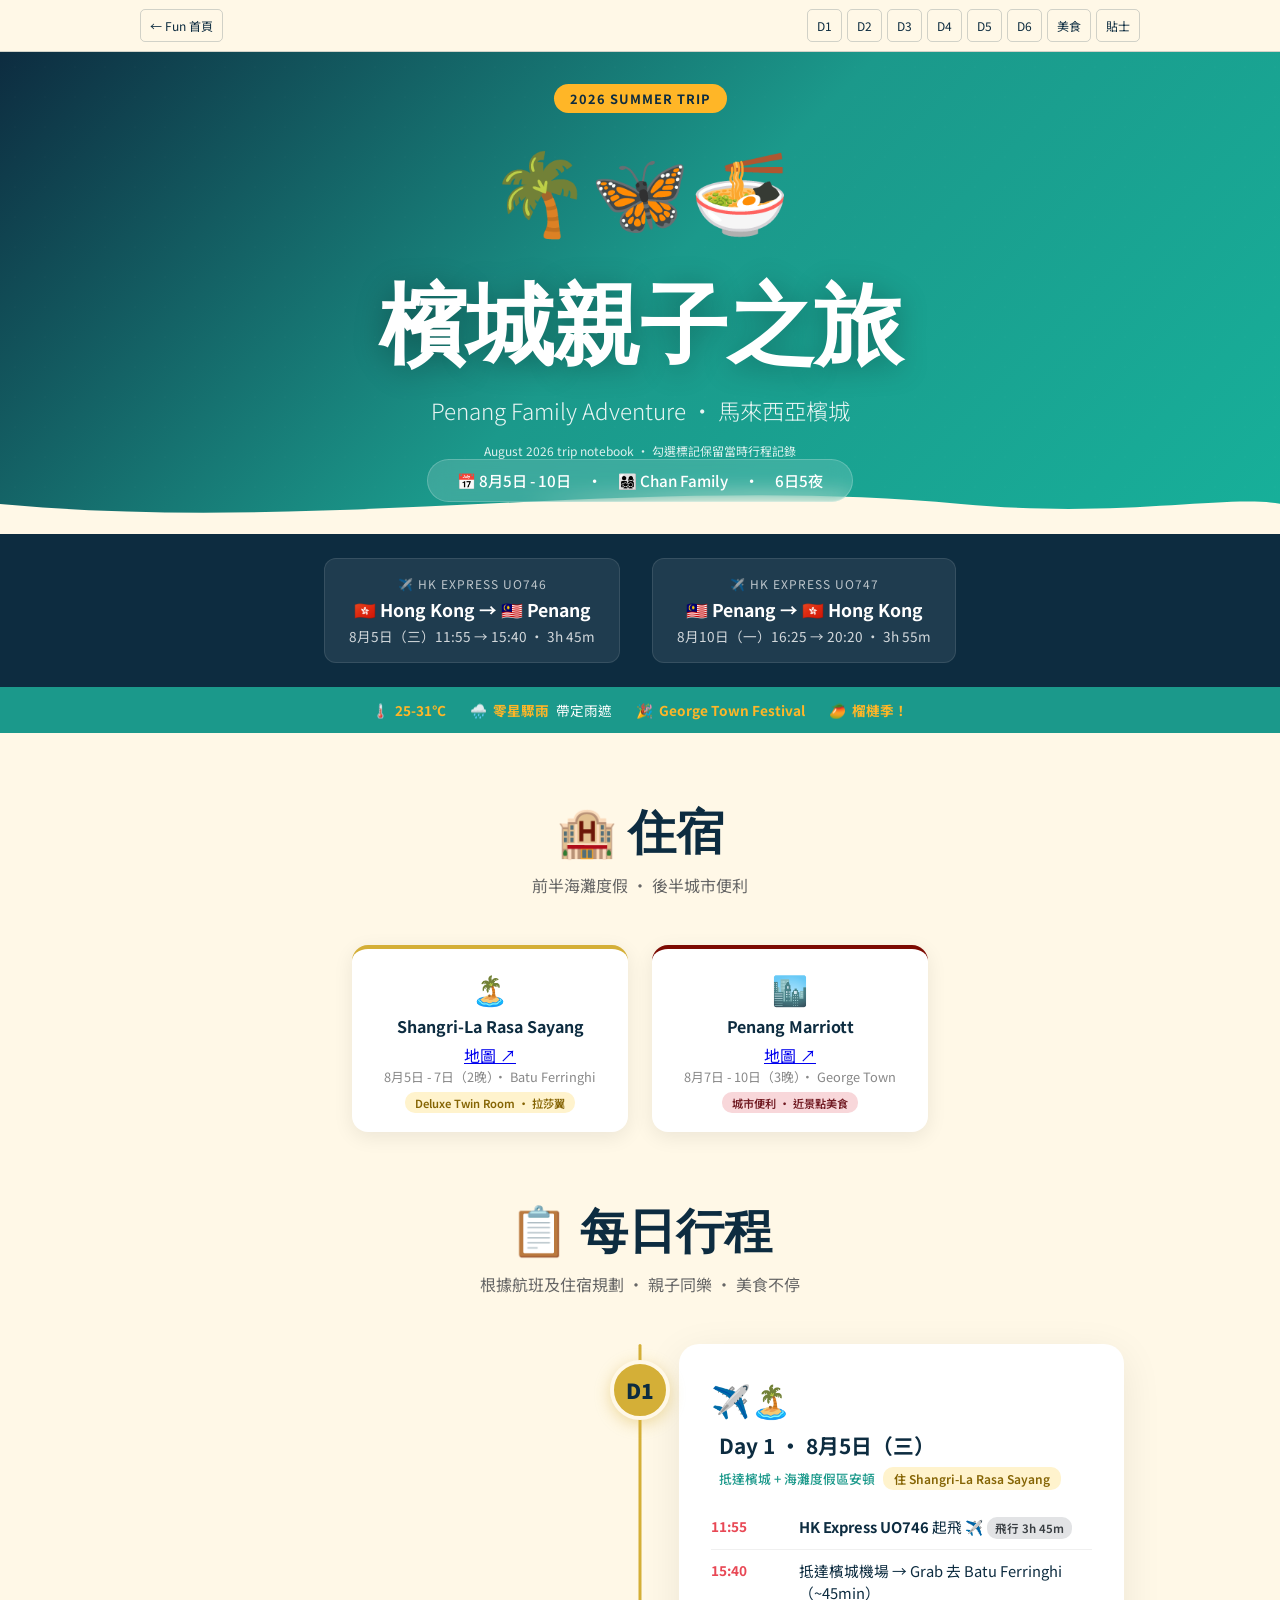
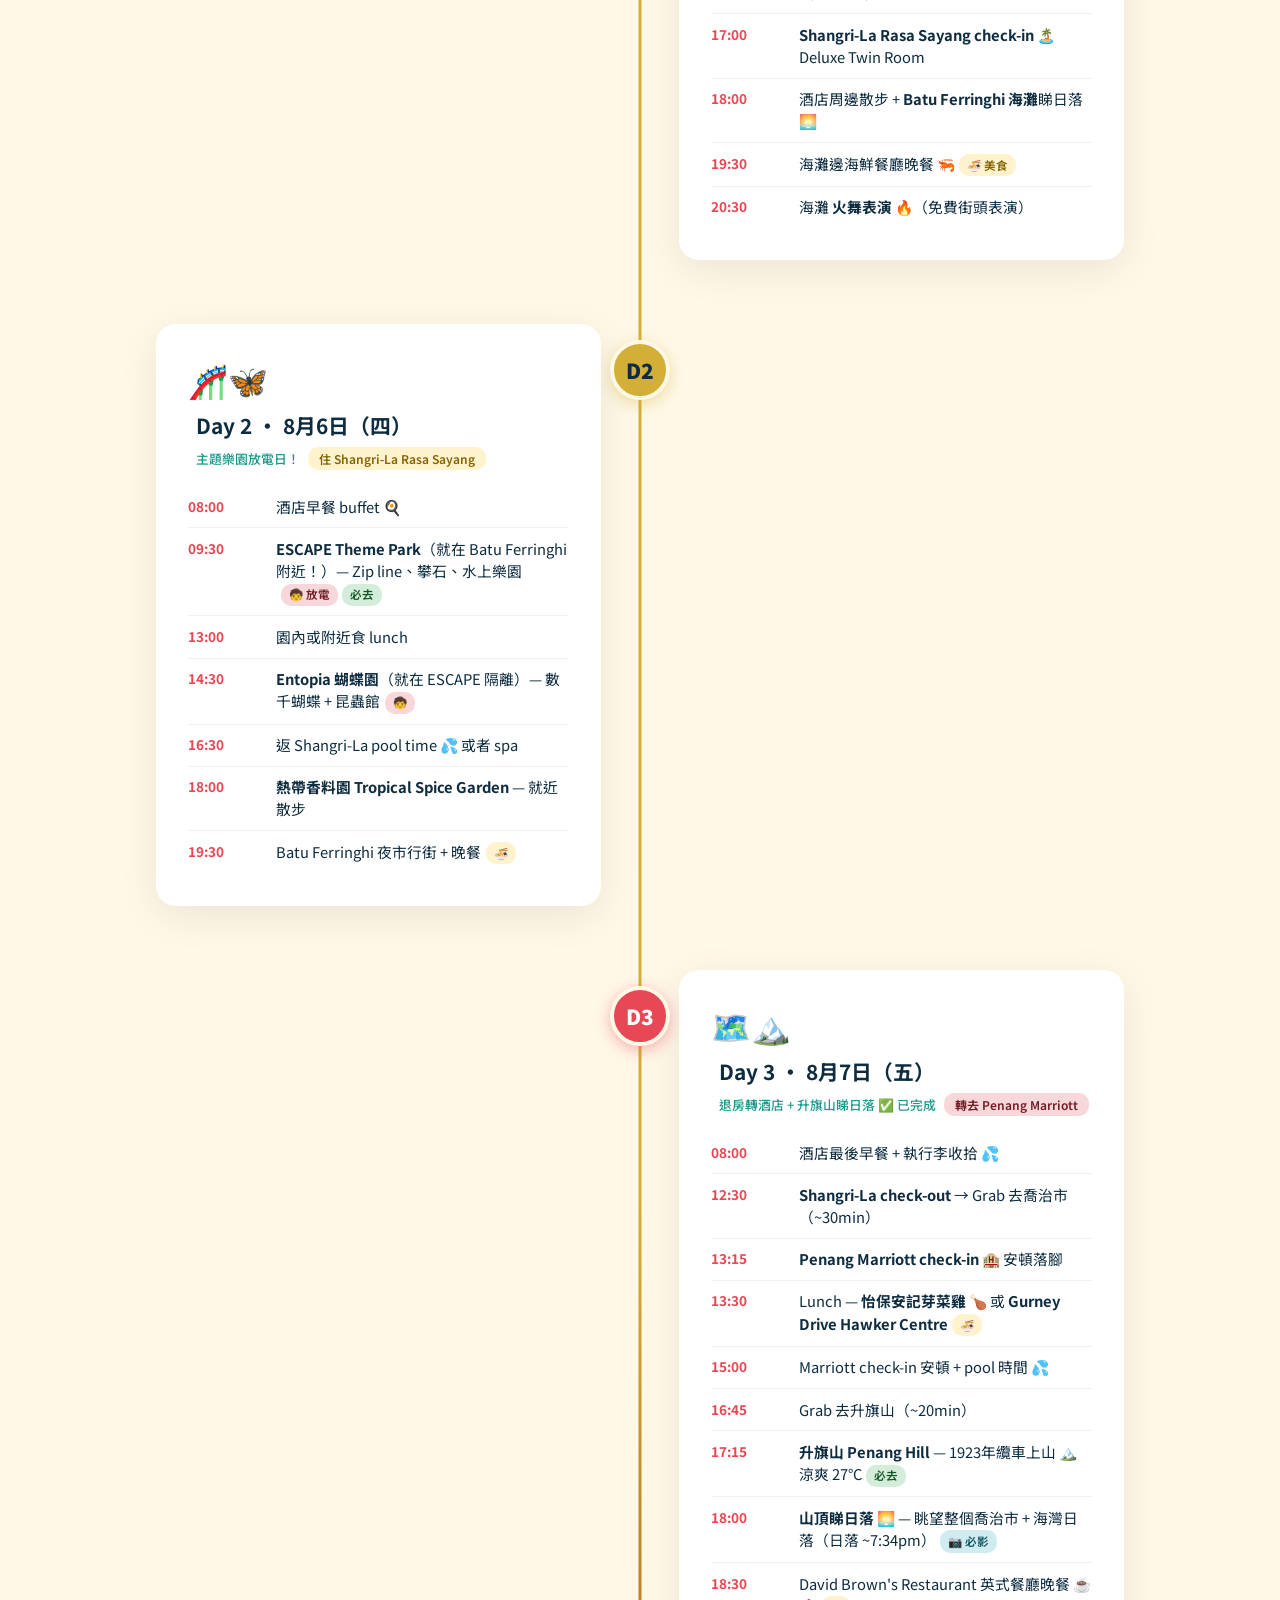
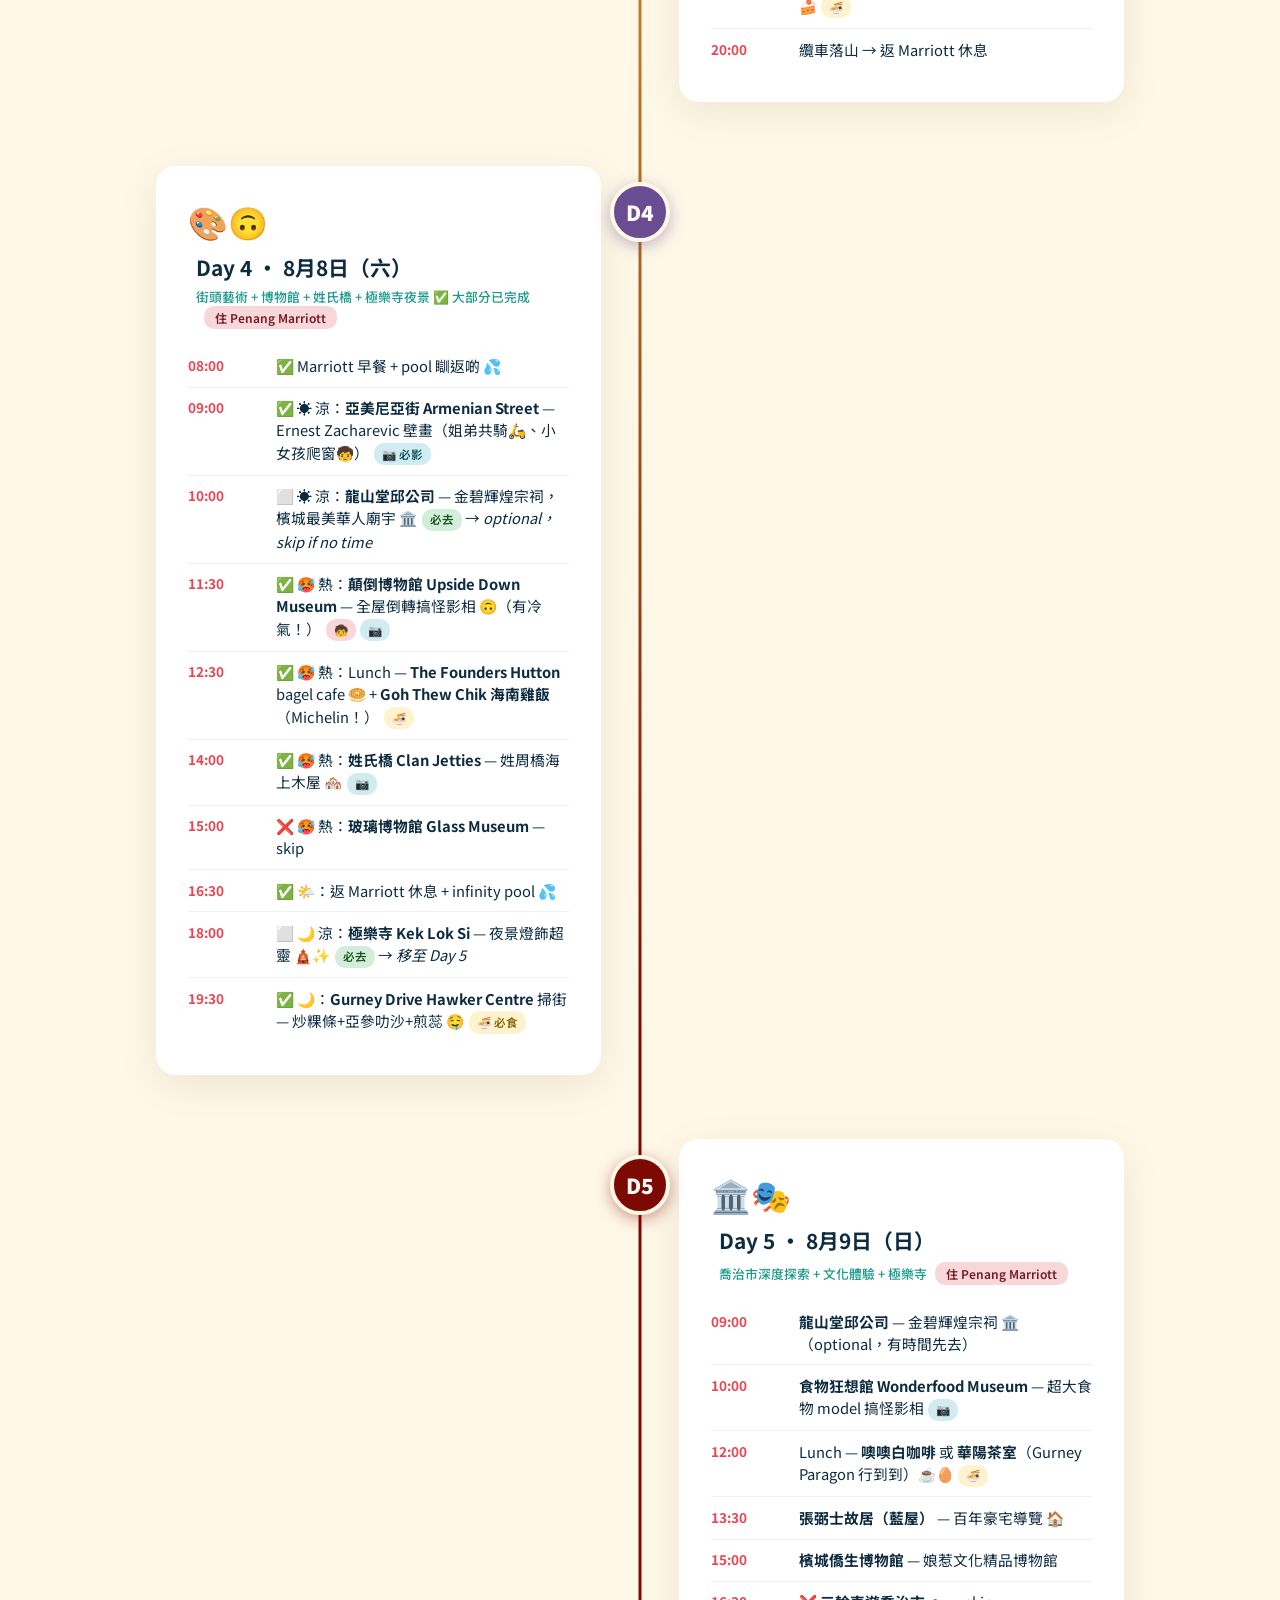
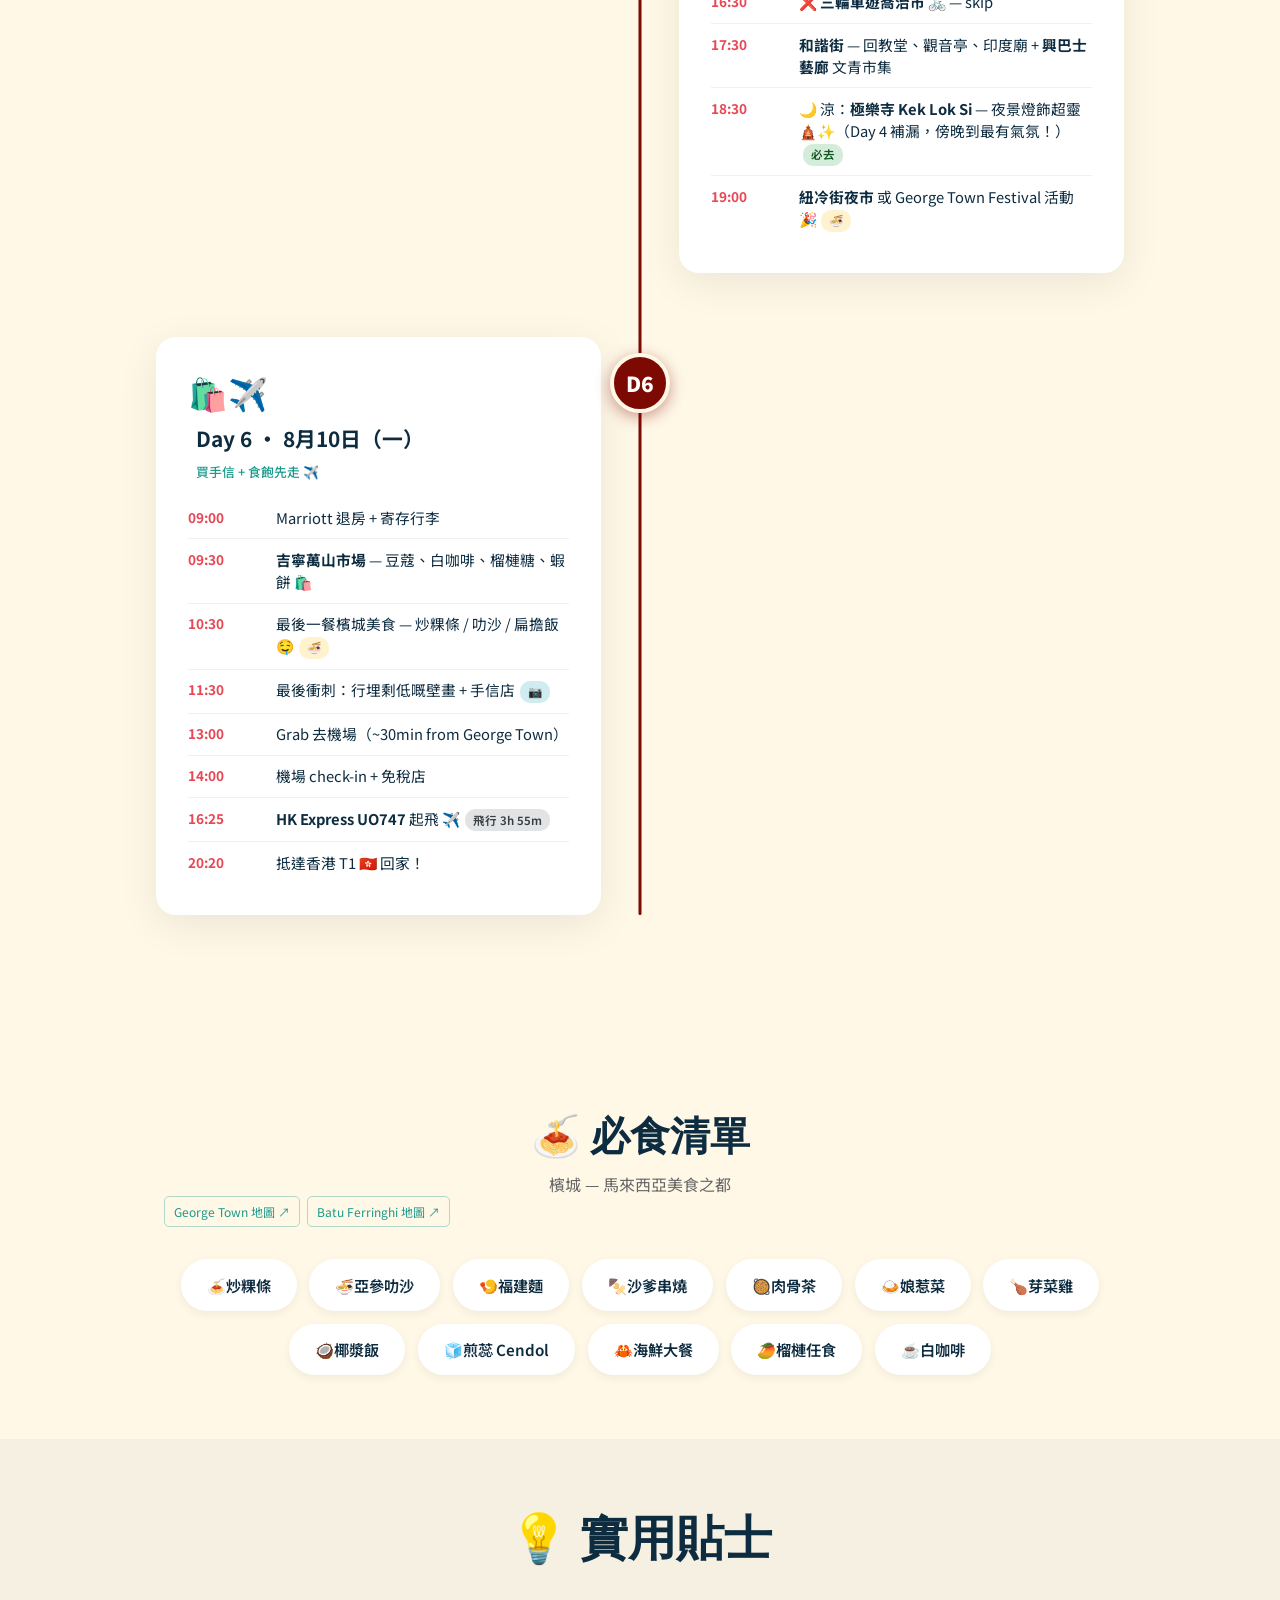
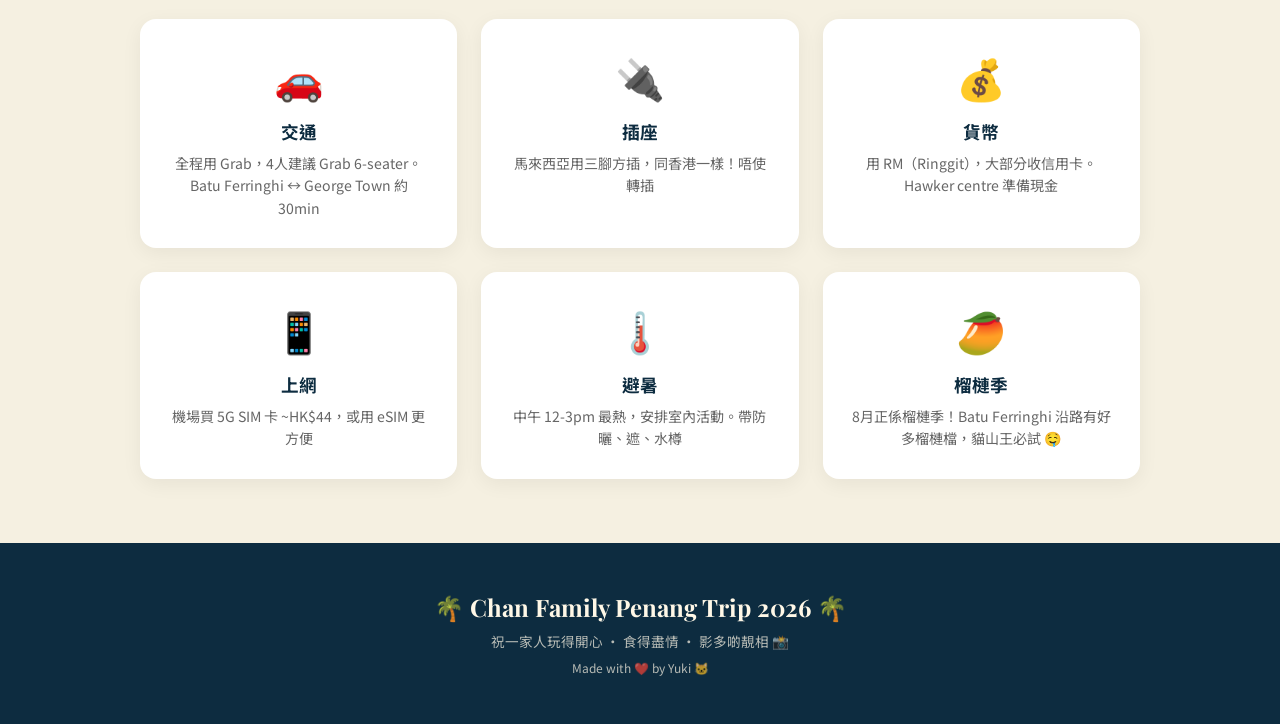
==== commit 577965f2: "Build a clean 294-volume reader and improve travel navigation and sharing" ====
--- a/penang-trip/index.html
+++ b/penang-trip/index.html
@@ -4,7 +4,7 @@
 <meta charset="UTF-8">
 <meta name="viewport" content="width=device-width, initial-scale=1.0">
 <title>檳城親子之旅 2026 🇲🇾 | Chan Family</title>
-<meta name="description" content="Chan 全家檳城四日親子遊：行程、美食、酒店同景點記錄。">
+<meta name="description" content="Chan 全家檳城六日五夜親子遊：行程、美食、酒店同景點記錄。">
 <link href="https://fonts.googleapis.com/css2?family=Noto+Sans+TC:wght@300;400;500;700;900&family=Playfair+Display:wght@700;900&display=swap" rel="stylesheet">
 <style>
 *{margin:0;padding:0;box-sizing:border-box}
@@ -20,9 +20,10 @@
 }
 body{font-family:'Noto Sans TC',sans-serif;background:var(--sand);color:var(--dark);overflow-x:hidden}
 
+.trip-nav{display:flex;gap:5px;flex-wrap:wrap;align-items:center;padding:9px max(12px,calc((100vw - 1000px)/2));background:var(--sand);position:sticky;top:0;z-index:10;border-bottom:1px solid #0D2C4030;font-size:12px}.trip-nav a{color:var(--dark);text-decoration:none;padding:7px 9px;border-radius:5px;border:1px solid #0D2C4030}.trip-nav a:first-child{margin-right:auto}html{scroll-padding-top:100px}a:focus-visible{outline:3px solid var(--ocean);outline-offset:3px}.map-links{display:flex;gap:7px;flex-wrap:wrap;font-size:12px;margin-bottom:10px}.map-links a{color:var(--ocean);border:1px solid #1B998B55;border-radius:5px;padding:6px 9px;text-decoration:none}@media(prefers-reduced-motion:reduce){*{animation:none!important;transition:none!important;scroll-behavior:auto!important}}
 /* HERO */
 .hero{
-  min-height:100vh;display:flex;flex-direction:column;justify-content:center;align-items:center;
+  min-height:0;display:flex;flex-direction:column;justify-content:center;align-items:center;
   background:linear-gradient(135deg,#0D2C40 0%,#1B998B 50%,#17B09A 100%);
   position:relative;overflow:hidden;color:#fff;text-align:center;padding:2rem;
 }
@@ -143,16 +144,31 @@
   .hotel-bar{flex-direction:column;align-items:center}
 }
 </style>
+<link rel="canonical" href="https://peteragility.github.io/fun/penang-trip/">
+<meta property="og:type" content="website">
+<meta property="og:site_name" content="Peter’s Fun">
+<meta property="og:title" content="檳城親子之旅 2026 🇲🇾 | Chan Family">
+<meta property="og:description" content="Chan 全家檳城六日五夜親子遊：行程、美食、酒店同景點記錄。">
+<meta property="og:url" content="https://peteragility.github.io/fun/penang-trip/">
+<meta property="og:image" content="https://peteragility.github.io/fun/assets/penang-preview.png">
+<meta property="og:image:width" content="1200">
+<meta property="og:image:height" content="630">
+<meta property="og:image:alt" content="檳城親子之旅 2026 🇲🇾 | Chan Family — Chan 全家檳城六日五夜親子遊：行程、美食、酒店同景點記錄。">
+<meta name="twitter:card" content="summary_large_image">
+<meta name="twitter:title" content="檳城親子之旅 2026 🇲🇾 | Chan Family">
+<meta name="twitter:description" content="Chan 全家檳城六日五夜親子遊：行程、美食、酒店同景點記錄。">
+<meta name="twitter:image" content="https://peteragility.github.io/fun/assets/penang-preview.png">
 </head>
 <body>
 
+<nav class="trip-nav" aria-label="Trip navigation"><a href="../">← Fun 首頁</a><a href="#day-1">D1</a><a href="#day-2">D2</a><a href="#day-3">D3</a><a href="#day-4">D4</a><a href="#day-5">D5</a><a href="#day-6">D6</a><a href="#food">美食</a><a href="#tips">貼士</a></nav>
 <!-- HERO -->
 <div class="hero">
   <div class="hero-content">
     <div class="badge">2026 Summer Trip</div>
     <div class="emoji">🌴🦋🍜</div>
     <h1>檳城親子之旅</h1>
-    <p class="subtitle">Penang Family Adventure · 馬來西亞檳城</p>
+    <p class="subtitle">Penang Family Adventure · 馬來西亞檳城</p><p style="font-size:12px;opacity:.85">August 2026 trip notebook · 勾選標記保留當時行程記錄</p>
     <div class="dates">
       <span>📅 8月5日 - 10日</span>
       <span>·</span>
@@ -199,13 +215,13 @@
   <div class="hotel-bar">
     <div class="hotel-card">
       <div class="hotel-icon">🏝️</div>
-      <h4>Shangri-La Rasa Sayang</h4>
+      <h4>Shangri-La Rasa Sayang</h4><a href="https://www.google.com/maps/search/?api=1&amp;query=Shangri-La+Rasa+Sayang+Penang" target="_blank" rel="noopener noreferrer">地圖 ↗</a>
       <div class="hotel-dates">8月5日 - 7日（2晚）· Batu Ferringhi</div>
       <div class="hotel-tag gold">Deluxe Twin Room · 拉莎翼</div>
     </div>
     <div class="hotel-card">
       <div class="hotel-icon">🏙️</div>
-      <h4>Penang Marriott</h4>
+      <h4>Penang Marriott</h4><a href="https://www.google.com/maps/search/?api=1&amp;query=Penang+Marriott+Penang" target="_blank" rel="noopener noreferrer">地圖 ↗</a>
       <div class="hotel-dates">8月7日 - 10日（3晚）· George Town</div>
       <div class="hotel-tag red">城市便利 · 近景點美食</div>
     </div>
@@ -222,7 +238,7 @@
   <div class="timeline">
 
     <!-- DAY 1 -->
-    <div class="day">
+    <div class="day" id="day-1">
       <div class="day-content">
         <div class="day-emoji">✈️🏝️</div>
         <h3 class="day-title">Day 1 · 8月5日（三）</h3>
@@ -240,7 +256,7 @@
     </div>
 
     <!-- DAY 2 -->
-    <div class="day">
+    <div class="day" id="day-2">
       <div class="day-content">
         <div class="day-emoji">🎢🦋</div>
         <h3 class="day-title">Day 2 · 8月6日（四）</h3>
@@ -259,7 +275,7 @@
     </div>
 
     <!-- DAY 3 -->
-    <div class="day">
+    <div class="day" id="day-3">
       <div class="day-content">
         <div class="day-emoji">🗺️🏔️</div>
         <h3 class="day-title">Day 3 · 8月7日（五）</h3>
@@ -281,7 +297,7 @@
     </div>
 
     <!-- DAY 4 -->
-    <div class="day">
+    <div class="day" id="day-4">
       <div class="day-content">
         <div class="day-emoji">🎨🙃</div>
         <h3 class="day-title">Day 4 · 8月8日（六）</h3>
@@ -303,7 +319,7 @@
     </div>
 
     <!-- DAY 5 -->
-    <div class="day">
+    <div class="day" id="day-5">
       <div class="day-content">
         <div class="day-emoji">🏛️🎭</div>
         <h3 class="day-title">Day 5 · 8月9日（日）</h3>
@@ -324,7 +340,7 @@
     </div>
 
     <!-- DAY 6 -->
-    <div class="day">
+    <div class="day" id="day-6">
       <div class="day-content">
         <div class="day-emoji">🛍️✈️</div>
         <h3 class="day-title">Day 6 · 8月10日（一）</h3>
@@ -347,10 +363,10 @@
 </div>
 
 <!-- FOOD -->
-<div class="food-section">
+<div class="food-section" id="food">
   <h2 style="font-family:'Playfair Display',serif;font-size:2.5rem;margin-bottom:0.5rem">🍝 必食清單</h2>
   <p style="color:#666">檳城 — 馬來西亞美食之都</p>
-  <div class="food-grid">
+  <div class="map-links"><a href="https://www.google.com/maps/search/?api=1&amp;query=George+Town+Penang" target="_blank" rel="noopener noreferrer">George Town 地圖 ↗</a><a href="https://www.google.com/maps/search/?api=1&amp;query=Batu+Ferringhi+Penang" target="_blank" rel="noopener noreferrer">Batu Ferringhi 地圖 ↗</a></div><div class="food-grid">
     <div class="food-item"><span>🍝</span>炒粿條</div>
     <div class="food-item"><span>🍜</span>亞參叻沙</div>
     <div class="food-item"><span>🍤</span>福建麵</div>
@@ -367,7 +383,7 @@
 </div>
 
 <!-- TIPS -->
-<div class="tips-section">
+<div class="tips-section" id="tips">
   <div class="section-title">
     <h2>💡 實用貼士</h2>
   </div>
